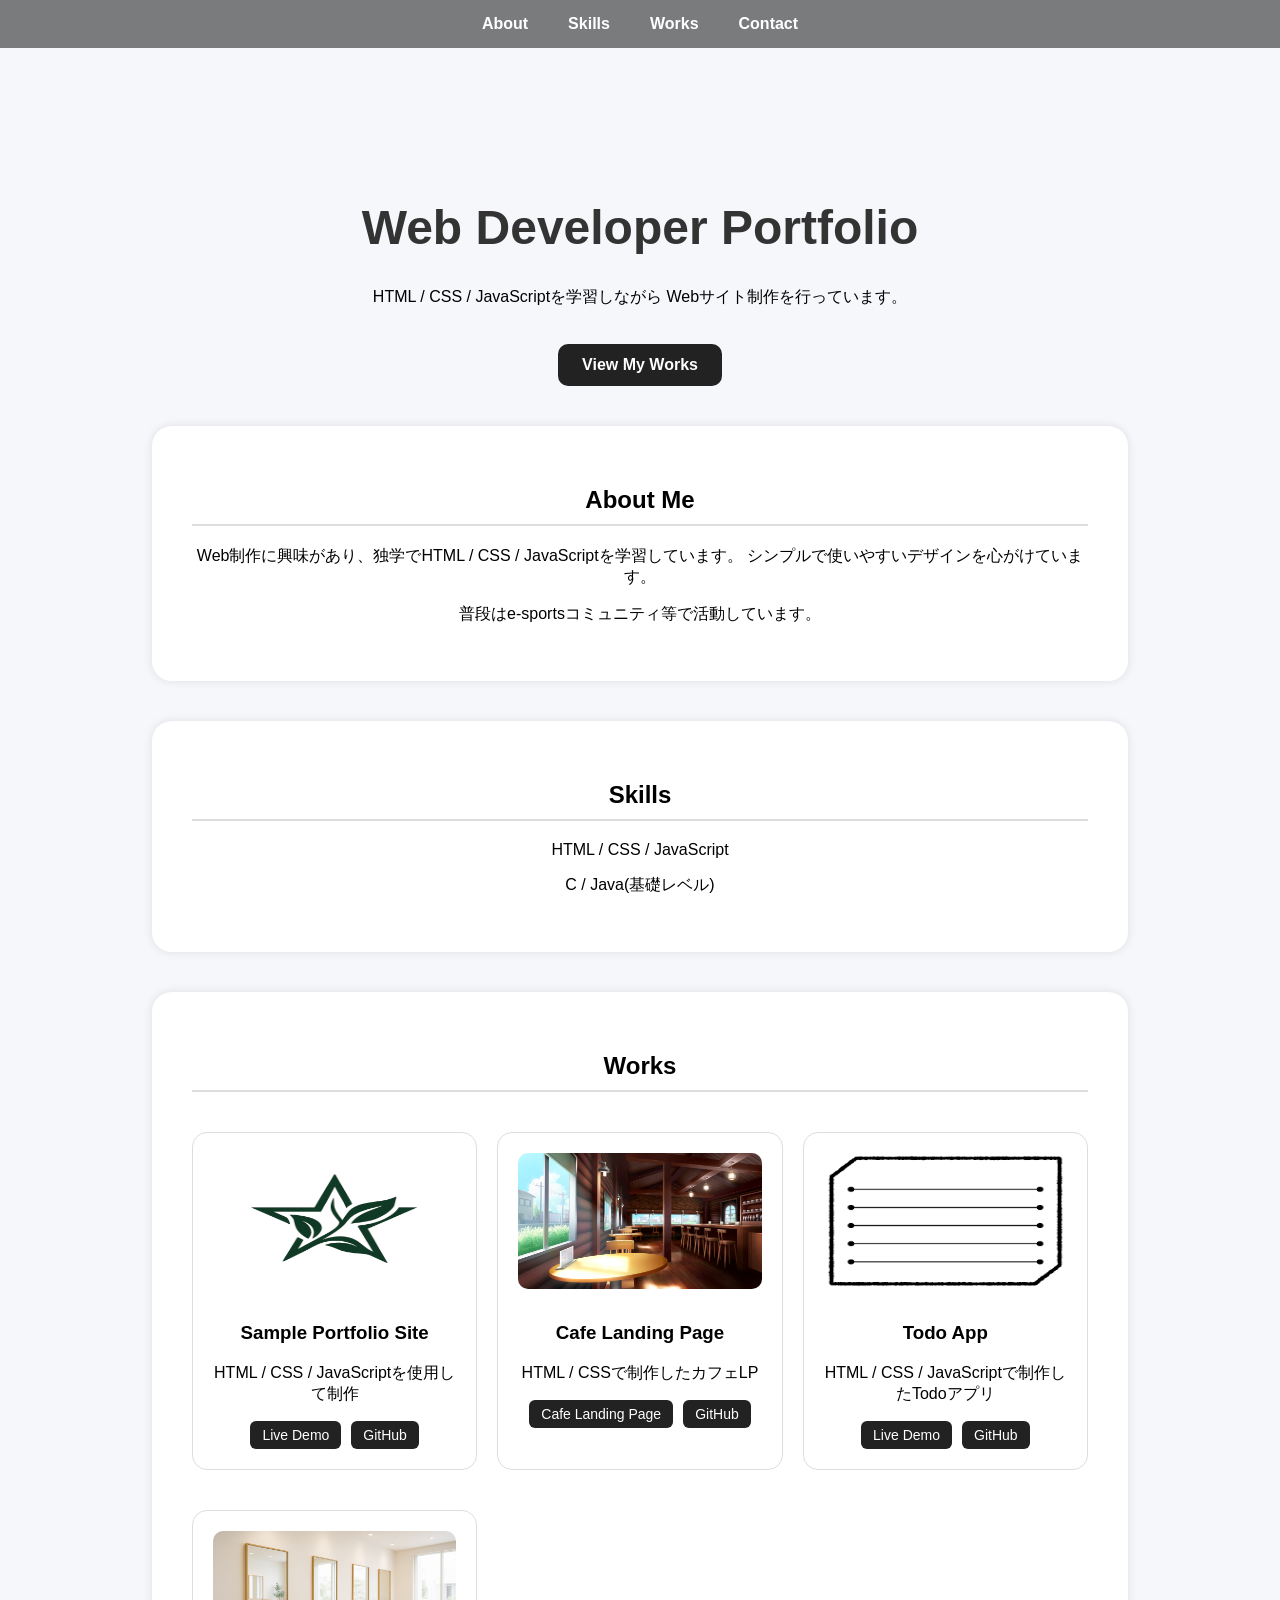
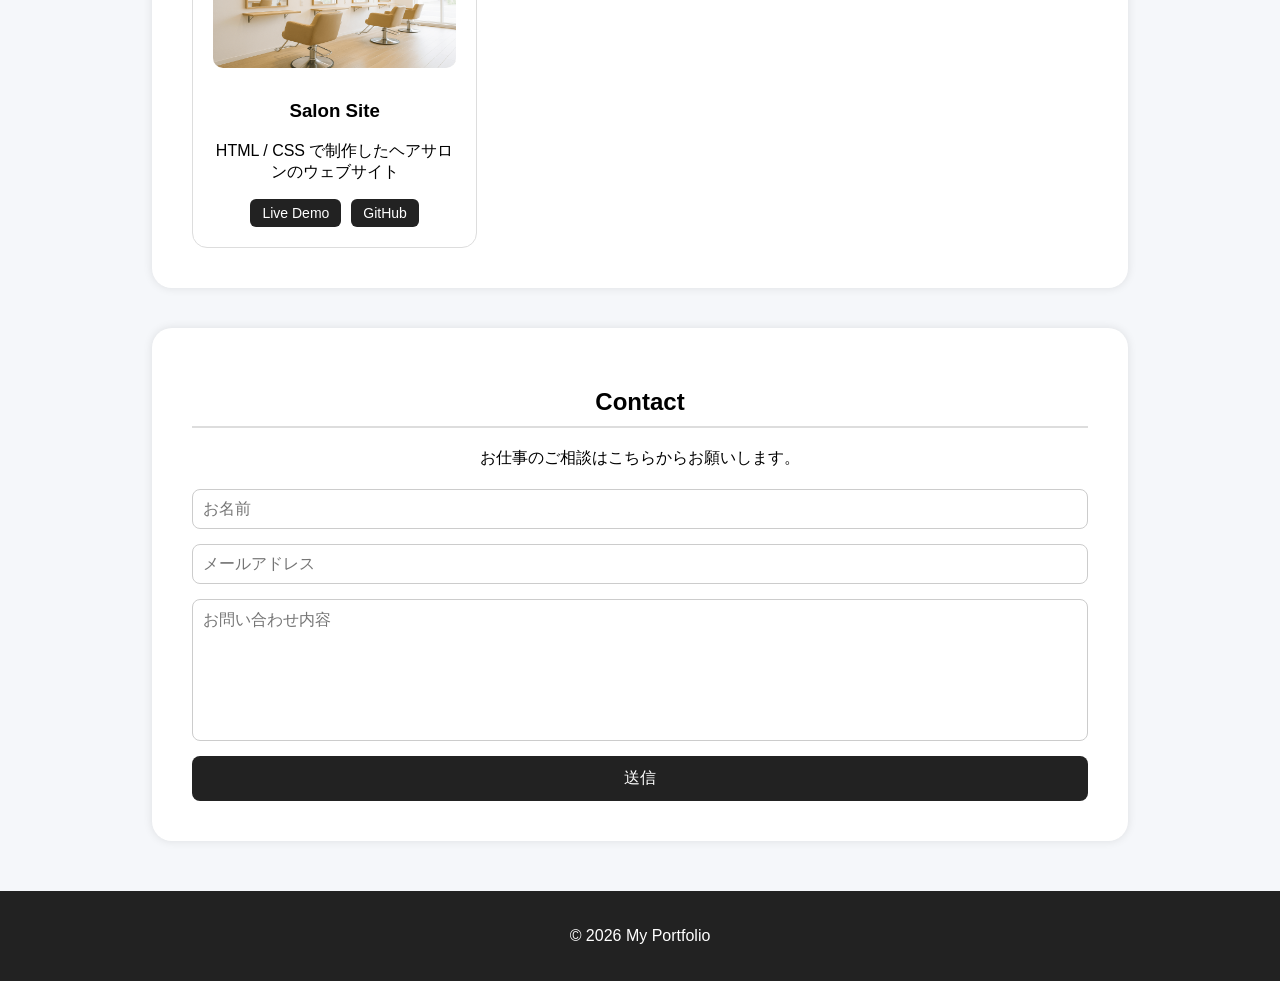
==== index.html @ 6358110d "2026-03-11 13:36:49 各サイトに掲載する文章の修正 ヘアサロンサイトのjacascriptファイルの削除" ====
<!DOCTYPE html>
<html lang="ja">

    <head>
        <meta charset="UTF-8">
        <meta name="viewport" content="width=device-width, initial-scale=1.0">
        <title>My Site</title>
        <link rel="stylesheet" href="style.css">
    </head>

    <body>
    <nav>
        <ul>
            <li><a href="#about">About</a></li>
            <li><a href="#skills">Skills</a></li>
            <li><a href="#works">Works</a></li>
            <li><a href="#contact">Contact</a></li>
        </ul>
    </nav>

    <header>
        <h1>Web Developer Portfolio</h1>
            <p>
                HTML / CSS / JavaScriptを学習しながら  
                Webサイト制作を行っています。
            </p>
        <a href="#works" class="cta-button">View My Works</a>
    </header>

    <main>
        <section id="about" class="about fade-in">
            <h2>About Me</h2>
            <p>
                Web制作に興味があり、独学でHTML / CSS / JavaScriptを学習しています。  
                シンプルで使いやすいデザインを心がけています。
            </p>
            <p>普段はe-sportsコミュニティ等で活動しています。</p>
        </section>

        <section id="skills" class="skills fade-in">
            <h2>Skills</h2>
            <p>HTML / CSS / JavaScript</p>
            <p>C / Java(基礎レベル)</p>
        </section>

        <section id="works" class="fade-in">
            <h2>Works</h2>
            <div class="works-container">
                
                <div class="work-item">
                    <img src="images/portfolio.png" alt="Portfolio Site">
                    <h3>Sample Portfolio Site</h3>
                    <p>HTML / CSS / JavaScriptを使用して制作</p>
                    <div class="work-links">

                        <a href="https://soramame378.github.io/web_01/" target="_blank">Live Demo</a>
                        <a href="https://github.com/soramame378/web_01" target="_blank">GitHub</a>

                    </div>
                </div>

                <div class="work-item">
                    <img src="cafe-lp/images/cafe.jpg" alt="Cafe Landing Page">
                    <h3>Cafe Landing Page</h3>
                    <p>HTML / CSSで制作したカフェLP</p>
                    <div class="work-links">
                        <a href="cafe-lp/index.html" target="_blank">Cafe Landing Page</a>
                        <a href="https://github.com/soramame378/web_01/tree/main/cafe-lp" target="_blank">GitHub</a>
                    </div>
                </div>

                <div class="work-item">
                        <img src="todo-app/images/to-do.jpg" alt="Todo App">
                        <h3>Todo App</h3>
                        <p>HTML / CSS / JavaScriptで制作したTodoアプリ</p>
                        <div class="work-links">
                            <a href="todo-app/index.html" target="_blank">Live Demo</a>
                            <a href="https://github.com/soramame378/web_01/tree/main/todo-app" target="_blank">GitHub</a>
                        </div>
                </div>

                <div class="work-item">
                        <img src="salon-site/images/salon.jpg" alt="Salon-Site">
                        <h3>Salon Site</h3>
                        <p>HTML / CSS で制作したヘアサロンのウェブサイト</p>
                        <div class="work-links">
                            <a href="salon-site/index.html" target="_blank">Live Demo</a>
                            <a href="https://github.com/soramame378/web_01/tree/main/salon-site" target="_blank">GitHub</a>
                        </div>
                </div>
            </div>

        </section>

            <section id="contact" class="fade-in">
            <h2>Contact</h2>
                <p>お仕事のご相談はこちらからお願いします。</p>
                <form class="contact-form">
                <input type="text" placeholder="お名前" required>
                <input type="email" placeholder="メールアドレス" required>
                <textarea placeholder="お問い合わせ内容" required></textarea>
                <button type="submit">送信</button>
            </form>

        </section>

    </main>

    <footer>
        <p>© 2026 My Portfolio</p>
    </footer>

        <script src="script.js"></script>
    </body>
</html>
---- style.css ----
/*スクロールのスムーズ化*/
html {
    scroll-behavior: smooth;
}

/*ヘッダーの下を80ピクセル開ける*/
header {
    padding-top: 80px;
}
/* 全体を中央寄せにして、見やすくする基本設定 */
body {
    margin: 0;
    font-family: Arial, sans-serif;
    background-color: #f5f7fa; /* 背景を少し柔らかく */
    text-align: center;
}

/* ヘッダー部分 */
h1 {
    margin-top: 120px;
    font-size: 48px;
    color: #333;
}

/* ポートフォリオセクションデザイン */
section {
    background: white;
    margin: 40px auto;
    padding: 40px;
    width: 70%;
    border-radius: 20px;
    box-shadow: 0 0 10px rgba(0,0,0,0.1);
}

/* 見出しデザイン */
h2 {
    border-bottom: 2px solid #ddd;
    padding-bottom: 10px;
}

/* ナビゲーションバー */
nav {
    position: fixed;
    width: 100%;
    background-color: rgba(0, 0, 0, 0.5); /* 黒色の半透明背景 */
    padding: 15px 0;
}

nav ul {
    list-style: none;
    display: flex;
    justify-content: center;
    margin: 0;
    padding: 0;
}

nav ul li {
    margin: 0 20px;
}

nav ul li a {
    color: white;
    text-decoration: none;
    font-weight: bold;
}

/* CTAボタン */
.cta-button {
    display: inline-block;
    margin-top: 20px;
    padding: 12px 24px;
    background-color: #222;
    color: white;
    text-decoration: none;
    border-radius: 10px;
    font-weight: bold;
    transition: 0.3s;
}

.cta-button:hover {
    background-color: #444;
    transform: translateY(-2px);
}

/* フェードイン初期状態 */
.fade-in {
    opacity: 0;                 /* 最初は透明 */
    transform: translateY(40px); /* 少し下にずらす */
    transition: all 1s ease;     /* 1秒で変化 */
}

/* 表示されたときの状態 */
.fade-in.active {
    opacity: 1;
    transform: translateY(0);
}

/* 作品カード */
.work-item {
    margin-top: 20px;
    padding: 20px;
    border: 1px solid #ddd;
    border-radius: 15px;
    text-decoration: none;
    color: black;

    transition: all 0.3s ease;
}

/*worksカードの画像*/
.work-item img {
    aspect-ratio: 16 / 9; /* 横16:縦9 */
    width: 100%;
    border-radius: 10px;
    margin-bottom: 10px;

    transition: transform 0.3s ease;
}

/*マウスを載せると浮くアニメーション*/
.work-item:hover {
    transform: translateY(-8px);
    box-shadow: 0 10px 20px rgba(0,0,0,0.15);
}
/*カードにマウス乗せる → 画像が少しズーム*/
.work-item:hover img {
    transform: scale(1.05);
}

/* Worksカードレイアウト */
.works-container {
    display: grid;
    grid-template-columns: repeat(auto-fit, minmax(250px, 1fr));
    gap: 20px;
}

/* Worksリンク */
.work-links {
    margin-top: 10px;
    display: flex;
    gap: 10px;
    justify-content: center;
}

.work-links a {
    padding: 6px 12px;
    background-color: #222;
    color: white;
    text-decoration: none;
    border-radius: 6px;
    font-size: 14px;
}

.work-links a:hover {
background-color: #444;
}

/* contactフォーム */
.contact-form {
    display: flex;
    flex-direction: column;
    gap: 15px;
    margin-top: 20px;
}

.contact-form input,
.contact-form textarea {
    padding: 10px;
    border-radius: 8px;
    border: 1px solid #ccc;
    font-size: 16px;
}

.contact-form textarea {
    height: 120px;
    resize: none;
}

.contact-form button {
    padding: 12px;
    border: none;
    border-radius: 8px;
    background-color: #222;
    color: white;
    font-size: 16px;
    cursor: pointer;
}

.contact-form button:hover {
    background-color: #444;
}

/* フッター */
footer {
    margin-top: 50px;
    padding: 20px;
    background-color: #222;
    color: white;
}


/* スマホ対応 */
@media (max-width: 768px) {

    section {
        width: 90%;
        padding: 25px;
    }

    h1 {
        font-size: 32px;
        margin-top: 80px;
    }

    nav ul {
        flex-direction: column;
    }

    nav ul li {
        margin: 10px 0;
    }

    .works-container {
    grid-template-columns: 1fr;
    }

}
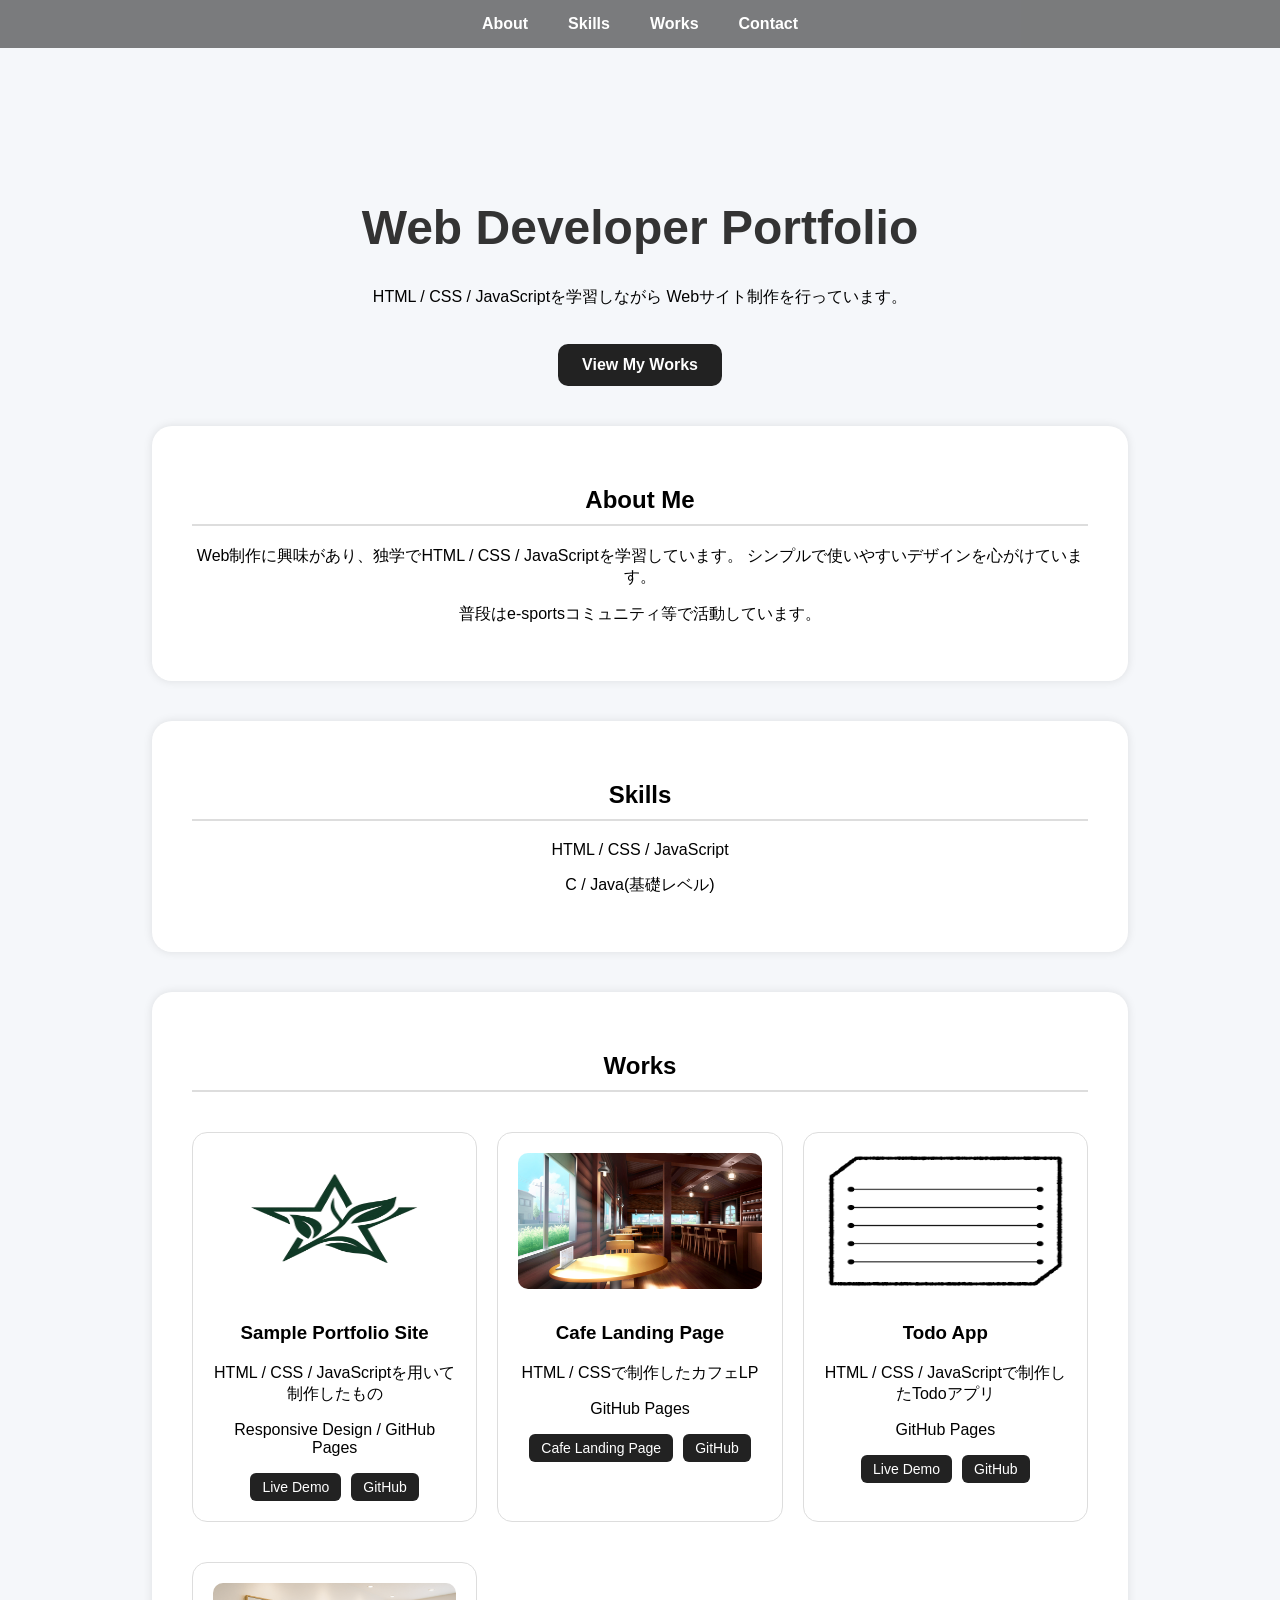
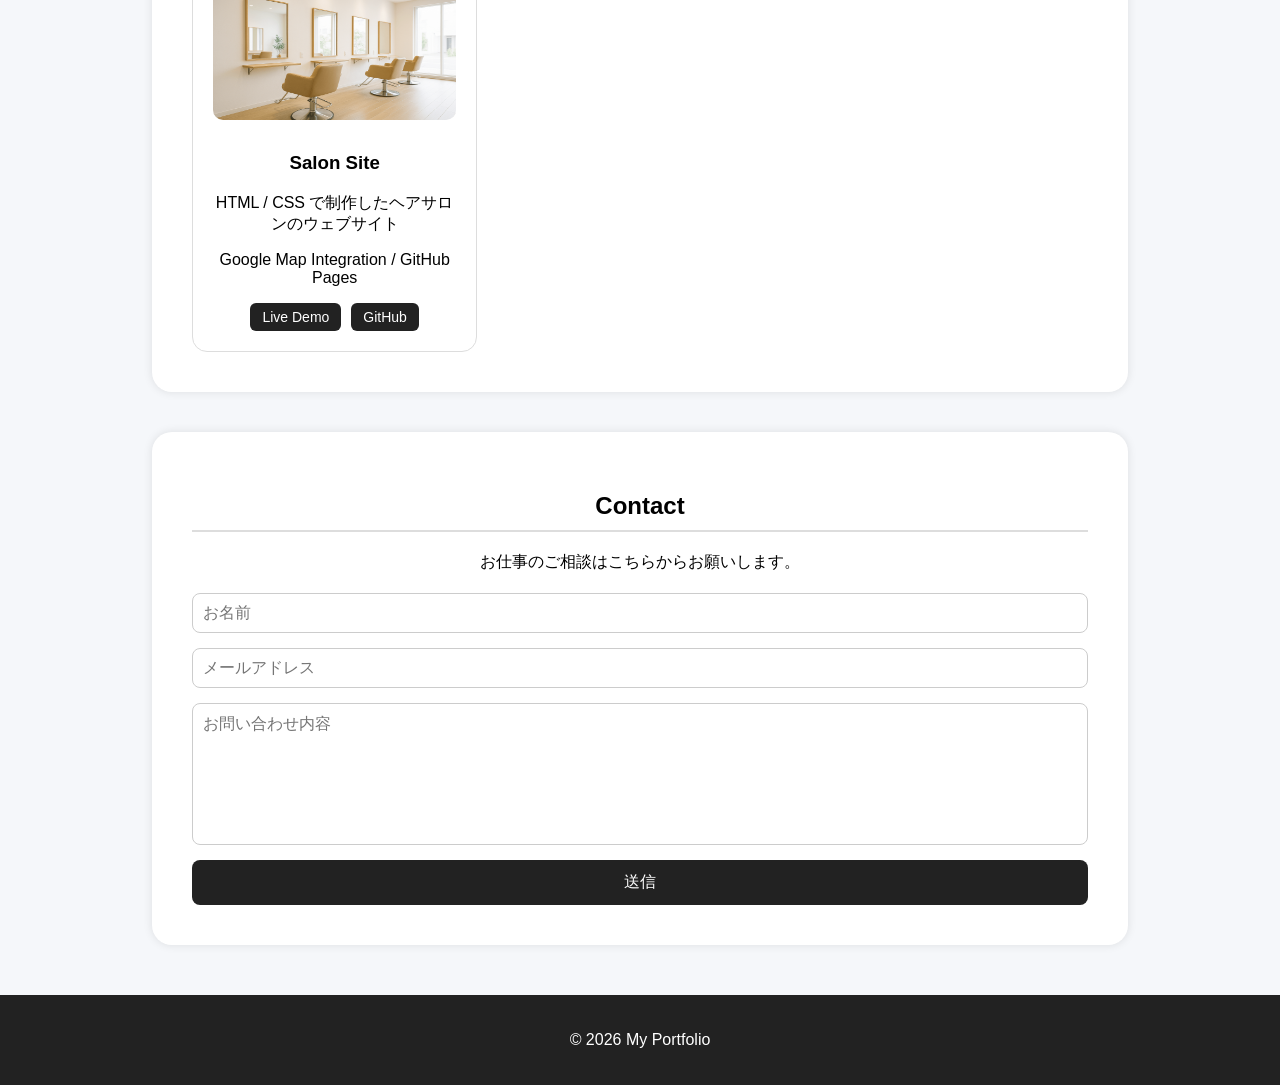
==== commit 48b98ec4: "2026-03-11 13:51:28 デザインの観点から、作品紹介の説明文を追加しました。" ====
--- a/index.html
+++ b/index.html
@@ -50,7 +50,8 @@
                 <div class="work-item">
                     <img src="images/portfolio.png" alt="Portfolio Site">
                     <h3>Sample Portfolio Site</h3>
-                    <p>HTML / CSS / JavaScriptを使用して制作</p>
+                    <p>HTML / CSS / JavaScriptを用いて制作したもの</p>
+                    <p>Responsive Design / GitHub Pages</p>
                     <div class="work-links">
 
                         <a href="https://soramame378.github.io/web_01/" target="_blank">Live Demo</a>
@@ -63,6 +64,7 @@
                     <img src="cafe-lp/images/cafe.jpg" alt="Cafe Landing Page">
                     <h3>Cafe Landing Page</h3>
                     <p>HTML / CSSで制作したカフェLP</p>
+                    <p>GitHub Pages</p>
                     <div class="work-links">
                         <a href="cafe-lp/index.html" target="_blank">Cafe Landing Page</a>
                         <a href="https://github.com/soramame378/web_01/tree/main/cafe-lp" target="_blank">GitHub</a>
@@ -73,6 +75,7 @@
                         <img src="todo-app/images/to-do.jpg" alt="Todo App">
                         <h3>Todo App</h3>
                         <p>HTML / CSS / JavaScriptで制作したTodoアプリ</p>
+                        <p>GitHub Pages</p>
                         <div class="work-links">
                             <a href="todo-app/index.html" target="_blank">Live Demo</a>
                             <a href="https://github.com/soramame378/web_01/tree/main/todo-app" target="_blank">GitHub</a>
@@ -83,6 +86,7 @@
                         <img src="salon-site/images/salon.jpg" alt="Salon-Site">
                         <h3>Salon Site</h3>
                         <p>HTML / CSS で制作したヘアサロンのウェブサイト</p>
+                        <p>Google Map Integration / GitHub Pages</p>
                         <div class="work-links">
                             <a href="salon-site/index.html" target="_blank">Live Demo</a>
                             <a href="https://github.com/soramame378/web_01/tree/main/salon-site" target="_blank">GitHub</a>
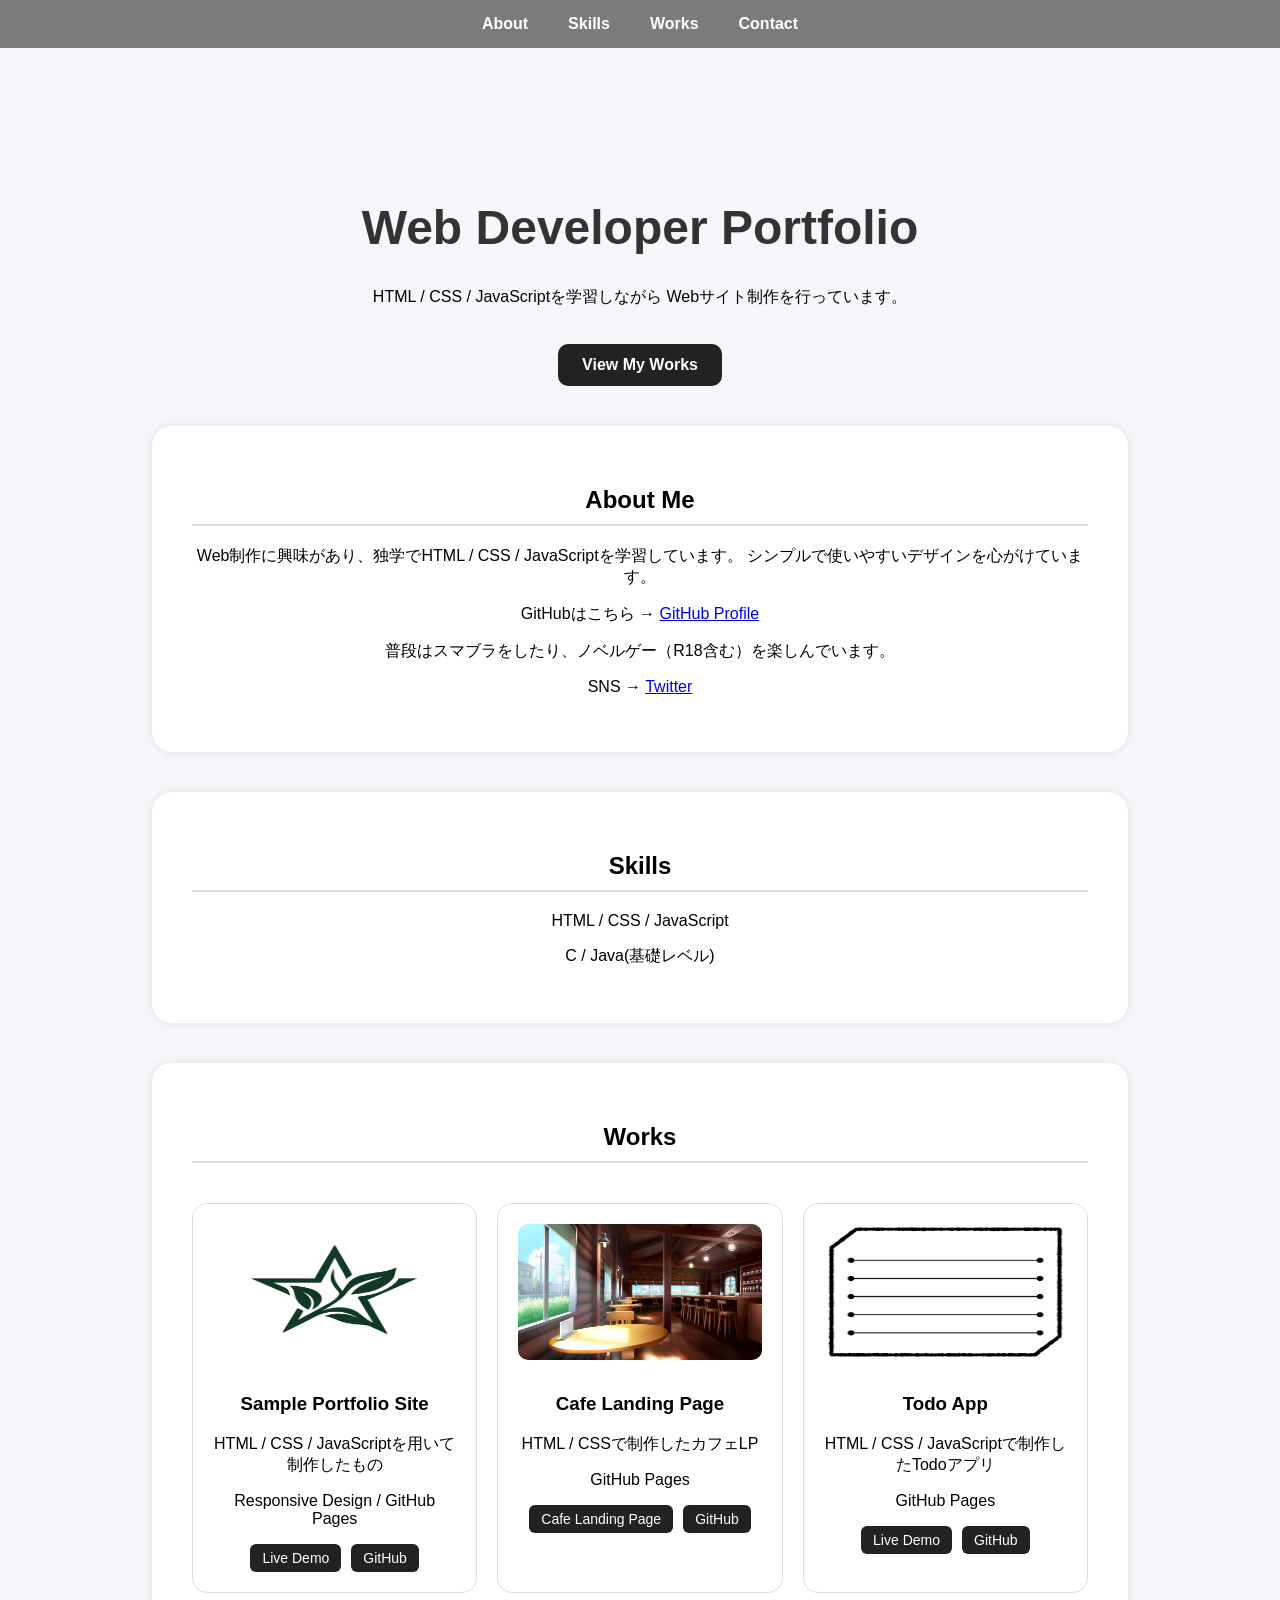
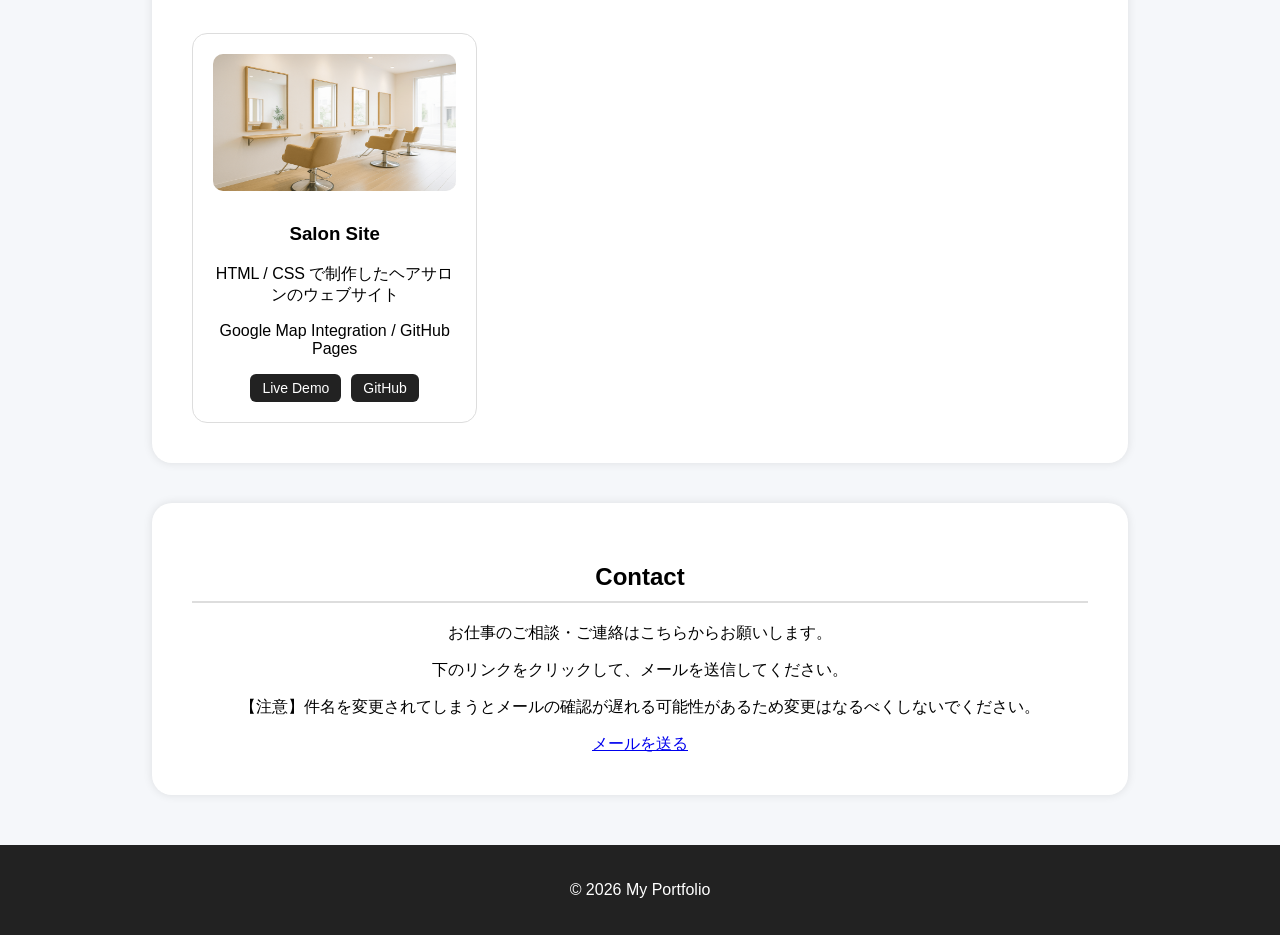
==== commit d91e8051: "2026-03-11 14:33:04 ①お問い合わせをメールに変更した。" ====
--- a/index.html
+++ b/index.html
@@ -34,7 +34,19 @@
                 Web制作に興味があり、独学でHTML / CSS / JavaScriptを学習しています。  
                 シンプルで使いやすいデザインを心がけています。
             </p>
-            <p>普段はe-sportsコミュニティ等で活動しています。</p>
+            <p>
+                GitHubはこちら →
+                <a href="https://github.com/soramame378" target="_blank">
+                    GitHub Profile
+                </a>
+            </p>
+            <p>普段はスマブラをしたり、ノベルゲー（R18含む）を楽しんでいます。</p>
+            <p>
+                SNS →
+                <a href="https://x.com/soramame_pop90" target="_blank">
+                    Twitter
+                </a>
+            </p>
         </section>
 
         <section id="skills" class="skills fade-in">
@@ -96,15 +108,15 @@
 
         </section>
 
-            <section id="contact" class="fade-in">
+        <section id="contact" class="fade-in">
             <h2>Contact</h2>
-                <p>お仕事のご相談はこちらからお願いします。</p>
-                <form class="contact-form">
-                <input type="text" placeholder="お名前" required>
-                <input type="email" placeholder="メールアドレス" required>
-                <textarea placeholder="お問い合わせ内容" required></textarea>
-                <button type="submit">送信</button>
-            </form>
+
+            <p>お仕事のご相談・ご連絡はこちらからお願いします。</p>
+            <p>下のリンクをクリックして、メールを送信してください。</p>
+            <p>【注意】件名を変更されてしまうとメールの確認が遅れる可能性があるため変更はなるべくしないでください。</p>
+            <a href="mailto:takafumi20020310@gmail.com?subject=サイト制作の相談&body=お名前：%0Aお問い合わせ内容：">
+                メールを送る
+            </a>
 
         </section>
 
--- a/style.css
+++ b/style.css
@@ -155,7 +155,7 @@
 background-color: #444;
 }
 
-/* contactフォーム */
+/* contactフォーム
 .contact-form {
     display: flex;
     flex-direction: column;
@@ -190,6 +190,25 @@
     background-color: #444;
 }
 
+ */
+
+/* Contactボタン */
+
+.contact-button {
+    display: inline-block;
+    margin-top: 20px;
+    padding: 12px 25px;
+    background-color: #222;
+    color: white;
+    text-decoration: none;
+    border-radius: 8px;
+    font-weight: bold;
+}
+
+.contact-button:hover {
+    opacity: 0.8;
+}
+
 /* フッター */
 footer {
     margin-top: 50px;
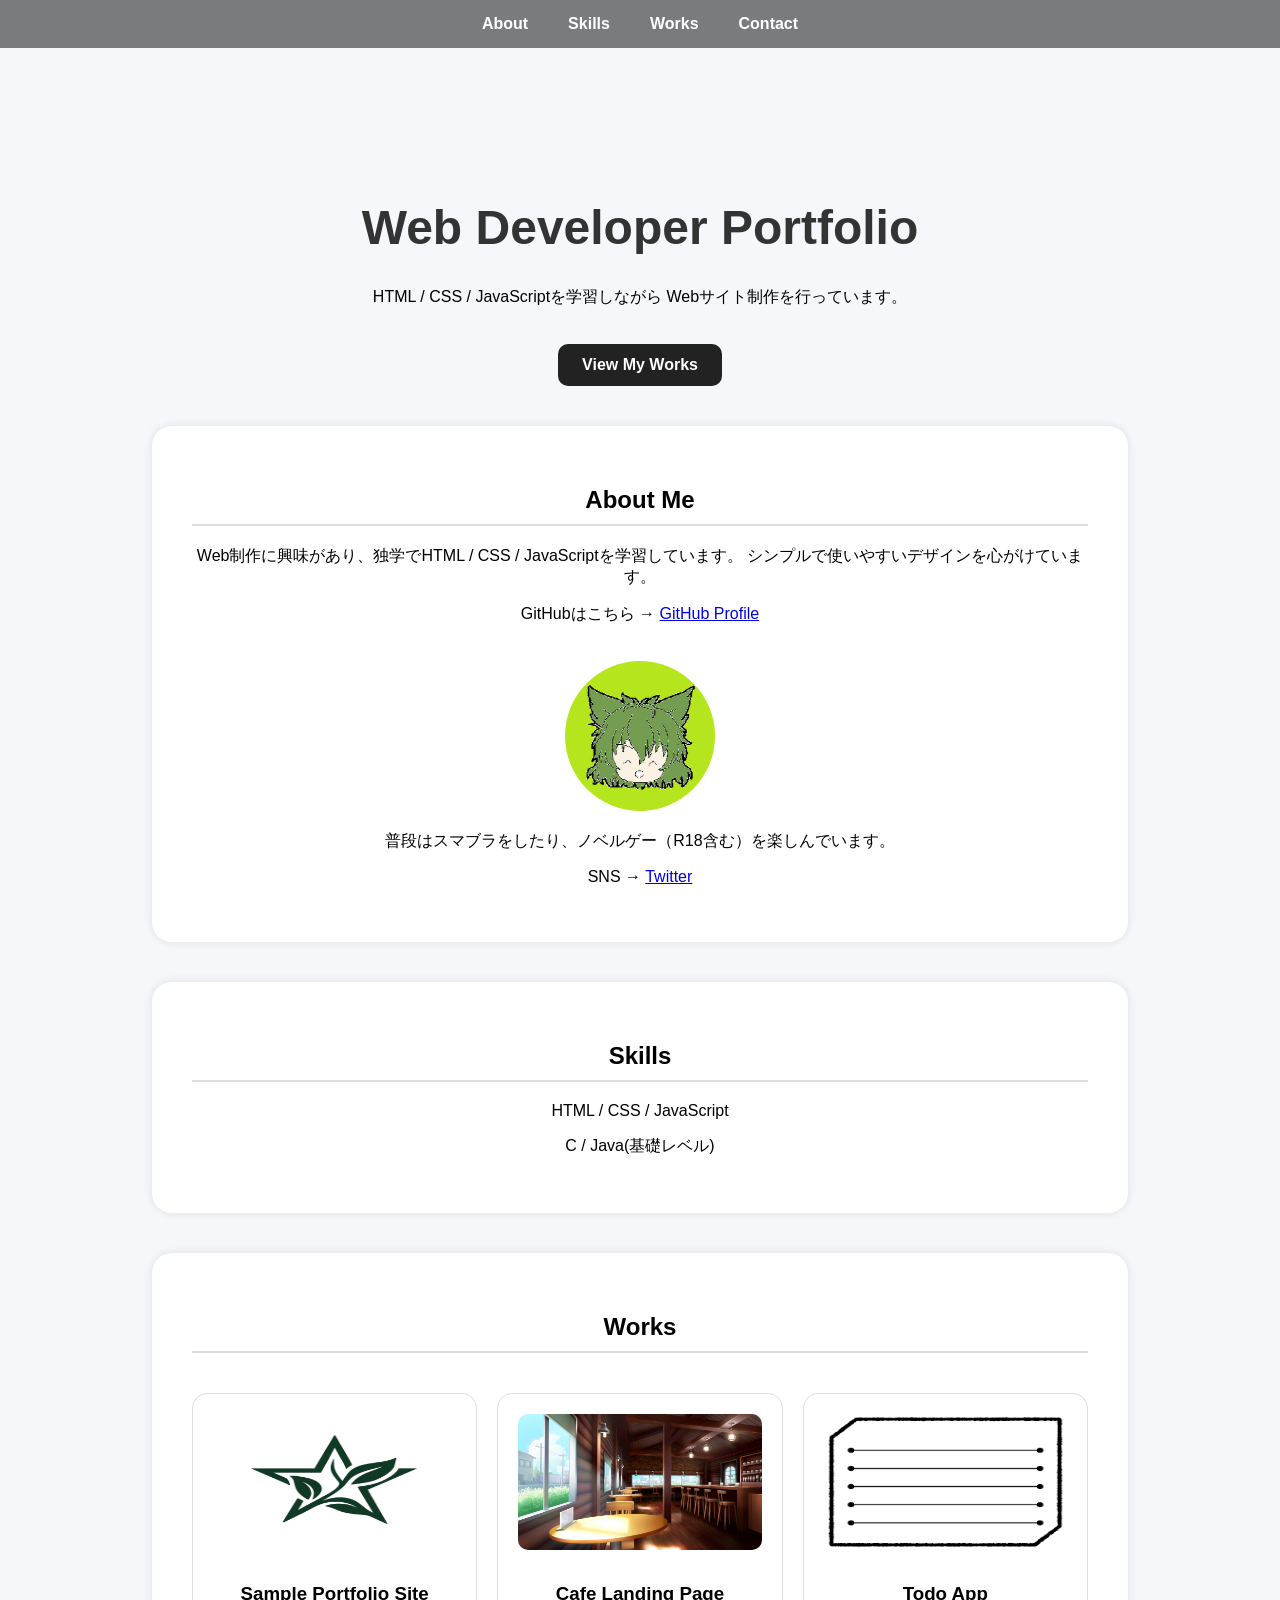
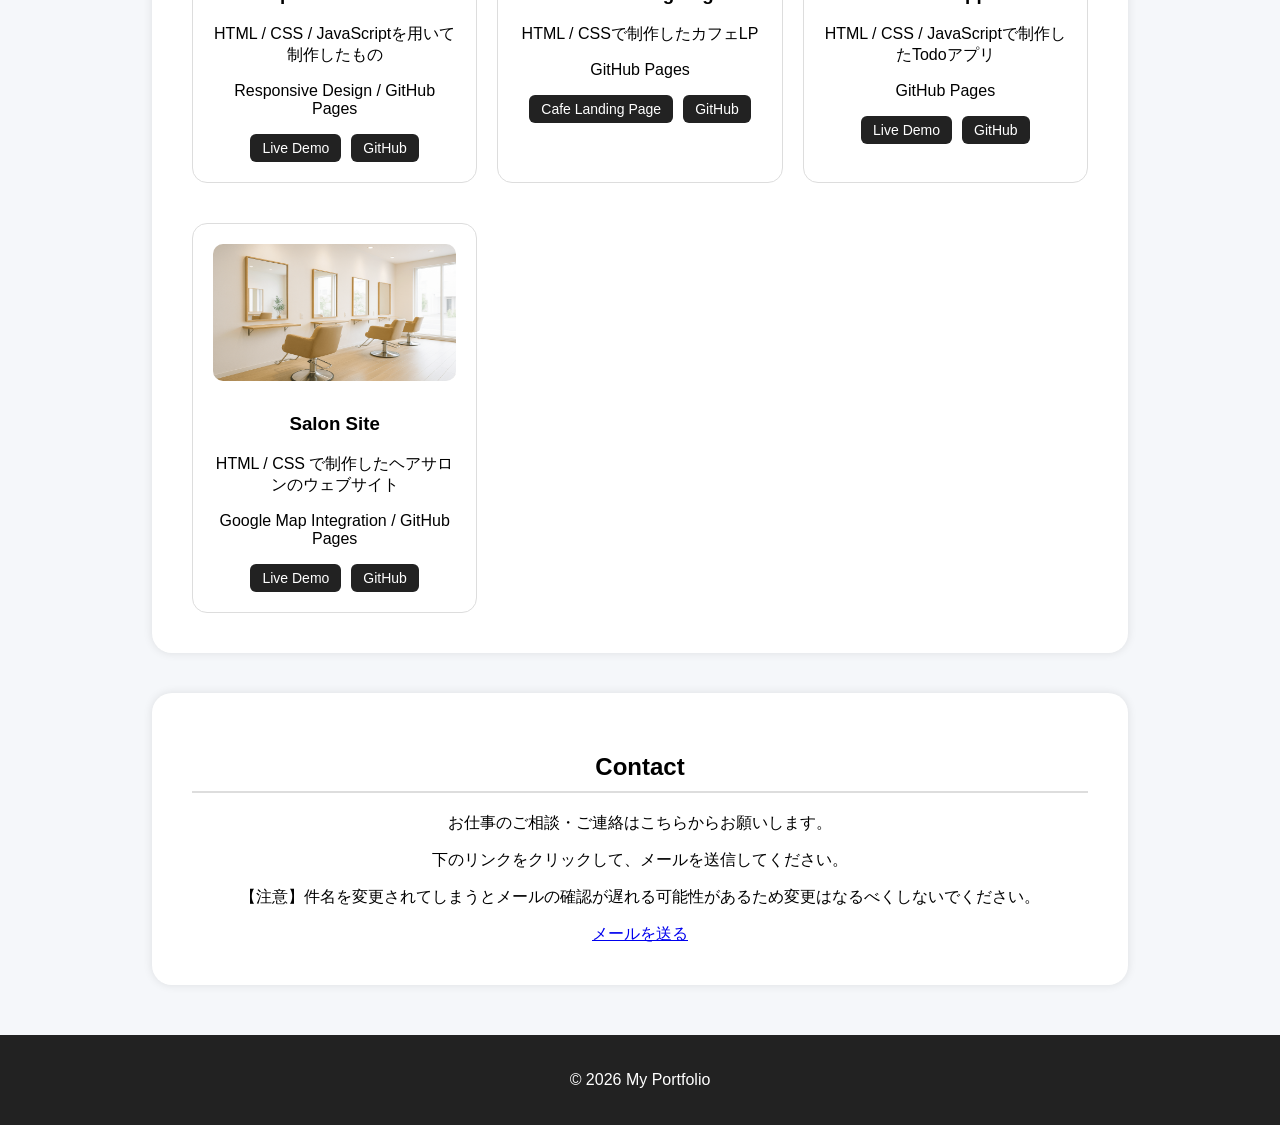
==== commit 8d1ef079: "2026-03-11 14:39:57 Aboutのところの自己紹介を強化し、メール送付の際の注意書きを追加しました。" ====
--- a/index.html
+++ b/index.html
@@ -40,6 +40,8 @@
                     GitHub Profile
                 </a>
             </p>
+
+            <img src="images/icon.jpg" alt="プロフィール画像" class="profile-img">
             <p>普段はスマブラをしたり、ノベルゲー（R18含む）を楽しんでいます。</p>
             <p>
                 SNS →
--- a/style.css
+++ b/style.css
@@ -95,6 +95,13 @@
     transform: translateY(0);
 }
 
+/* プロフィール画像 */
+.profile-img {
+    width: 150px;
+    border-radius: 50%;
+    margin-top: 20px;
+}
+
 /* 作品カード */
 .work-item {
     margin-top: 20px;
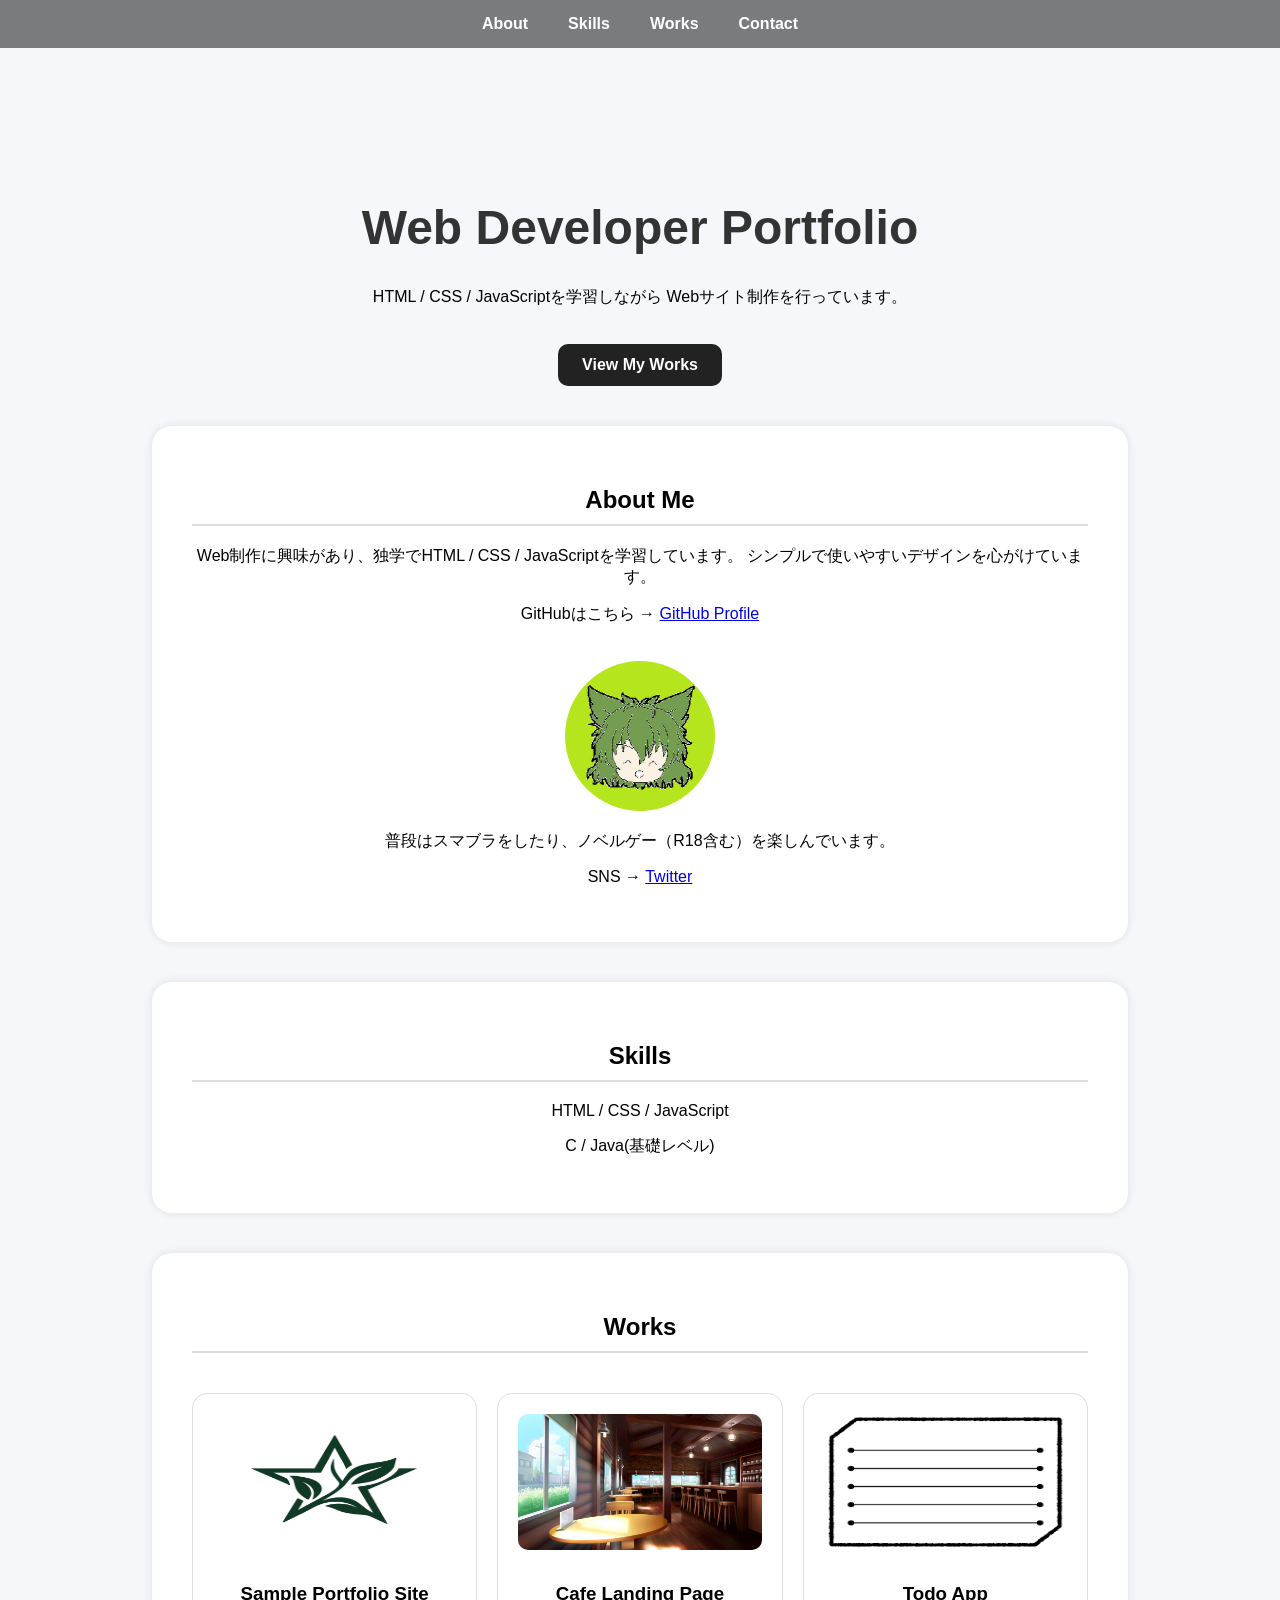
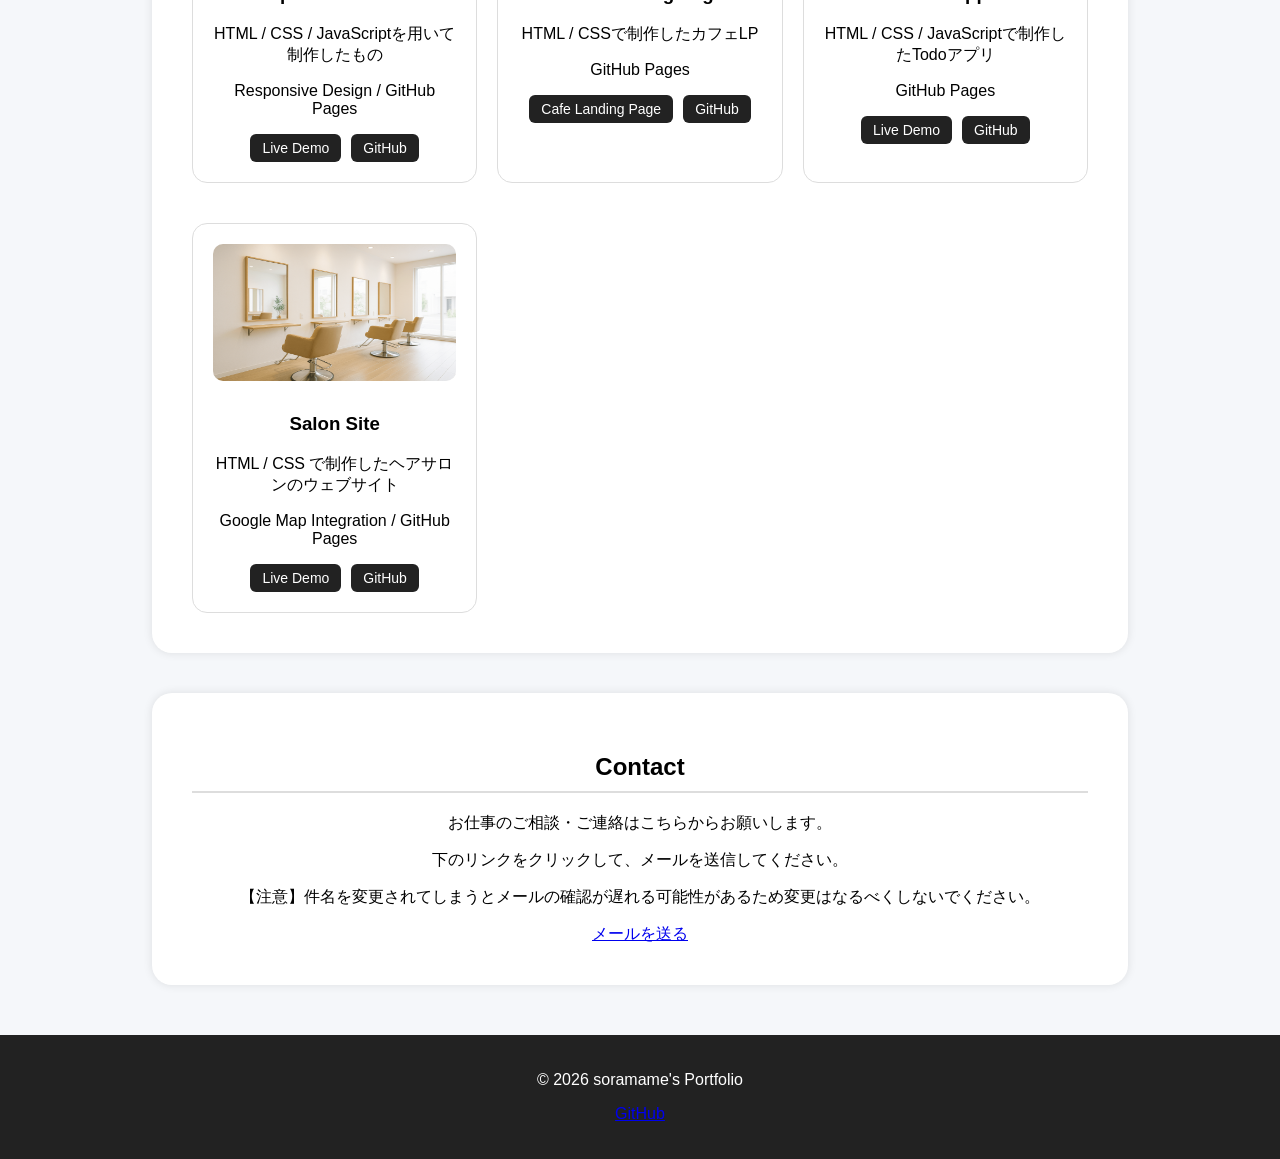
==== commit effbe77d: "2026-03-11 14:48:17 細かな部分の修正。 主にインデントとプロフィール画像の追加、Contactセクションの内容を充実させました。" ====
--- a/index.html
+++ b/index.html
@@ -125,7 +125,13 @@
     </main>
 
     <footer>
-        <p>© 2026 My Portfolio</p>
+        <p>© 2026 soramame's Portfolio</p>
+        <p>
+        <a href="https://github.com/soramame378" target="_blank">
+        GitHub
+        </a>
+        </p>
+
     </footer>
 
         <script src="script.js"></script>
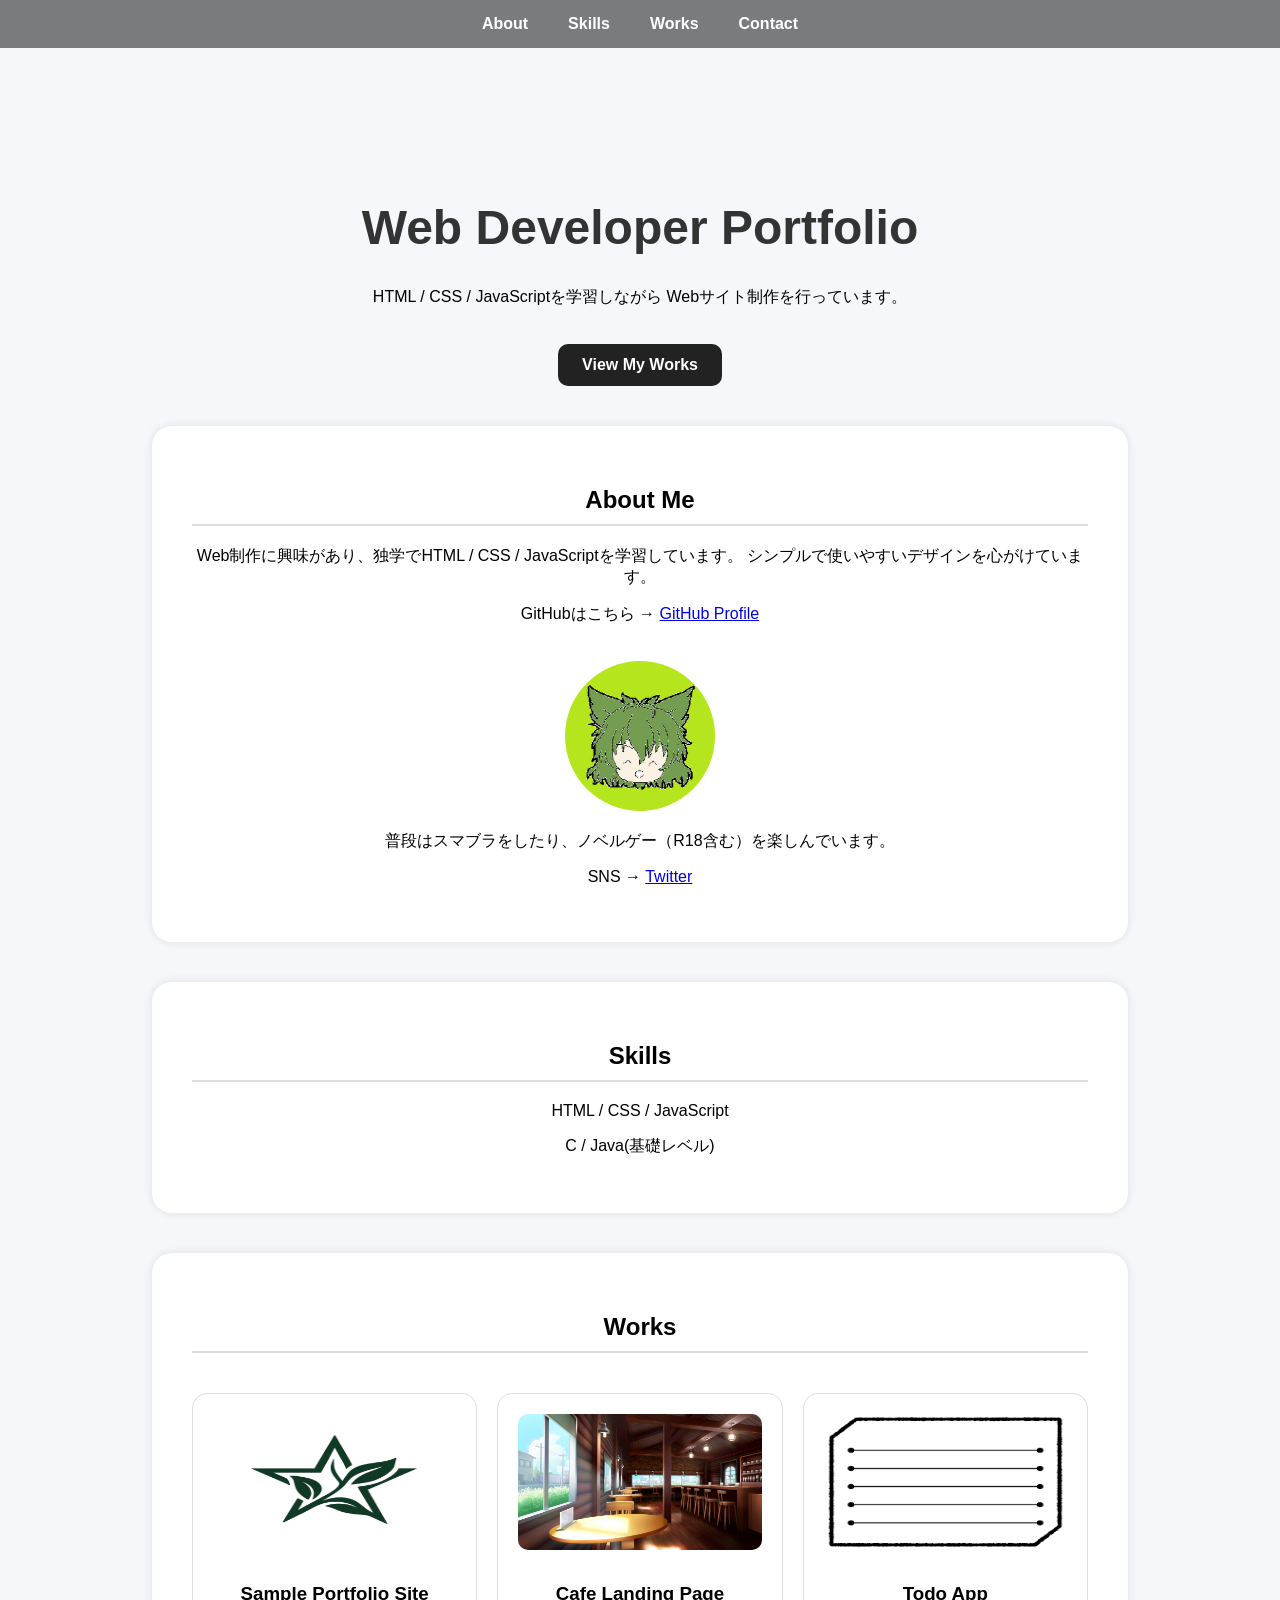
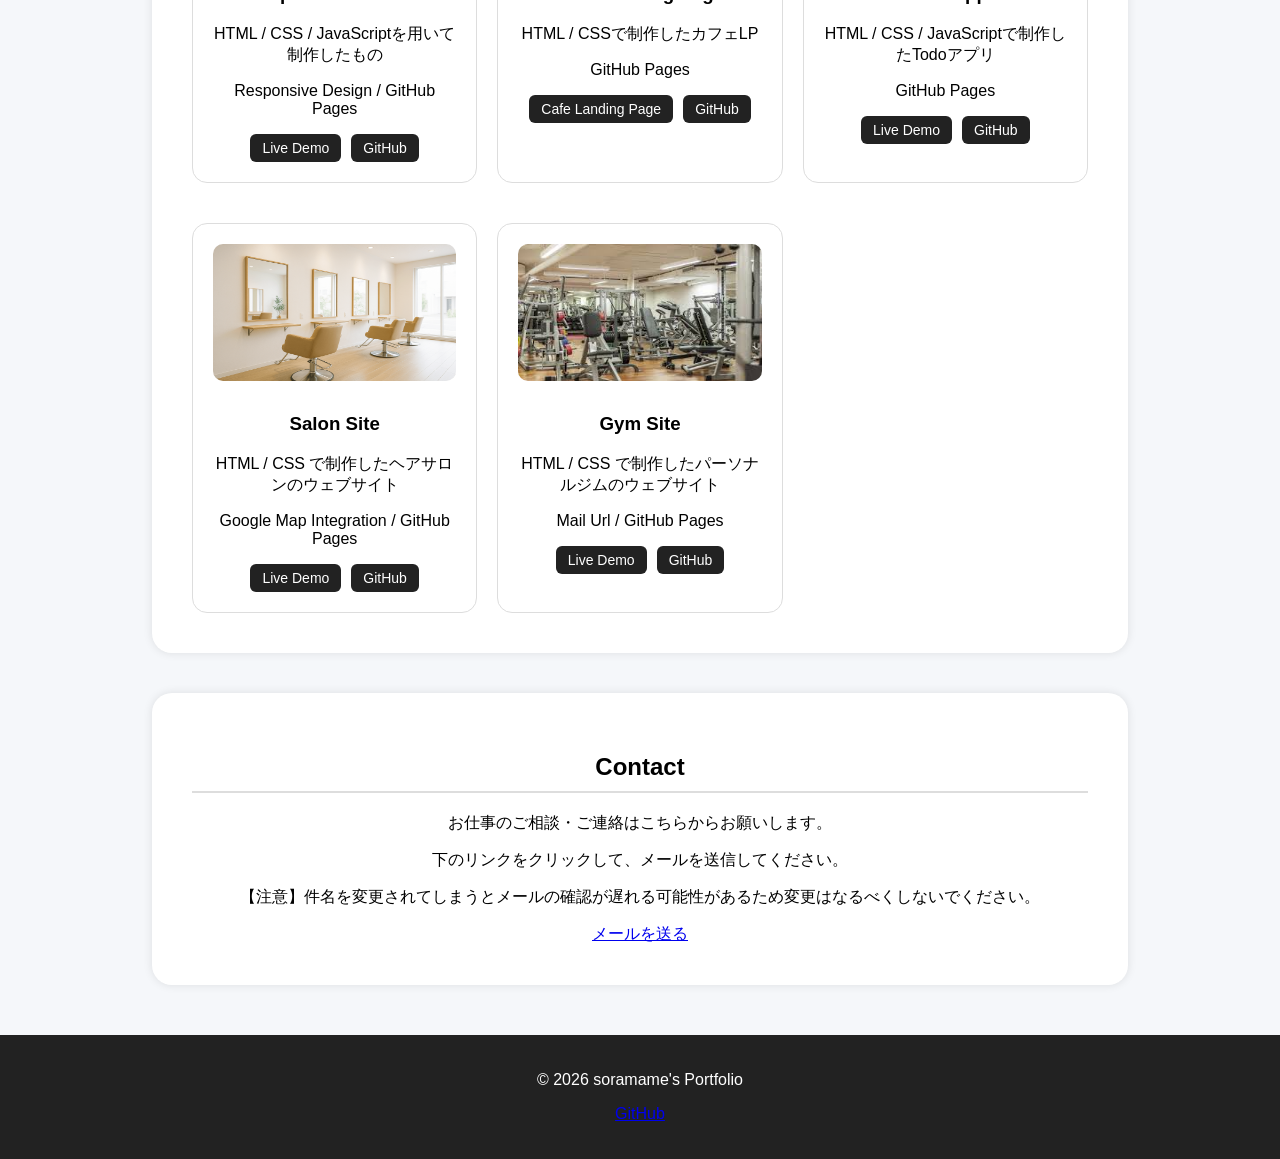
==== commit eede4ce3: "2026-03-11 15:00:20 ジムのランディングページを作成 サムネイル画像を追加" ====
--- a/index.html
+++ b/index.html
@@ -106,6 +106,17 @@
                             <a href="https://github.com/soramame378/web_01/tree/main/salon-site" target="_blank">GitHub</a>
                         </div>
                 </div>
+
+                <div class="work-item">
+                        <img src="gym-lp/images/gym01.jpg" alt="Gym-Site">
+                        <h3>Gym Site</h3>
+                        <p>HTML / CSS で制作したパーソナルジムのウェブサイト</p>
+                        <p>Mail Url / GitHub Pages</p>
+                        <div class="work-links">
+                            <a href="gym-lp/index.html" target="_blank">Live Demo</a>
+                            <a href="https://github.com/soramame378/web_01/tree/main/gym-lp" target="_blank">GitHub</a>
+                        </div>
+                </div>
             </div>
 
         </section>
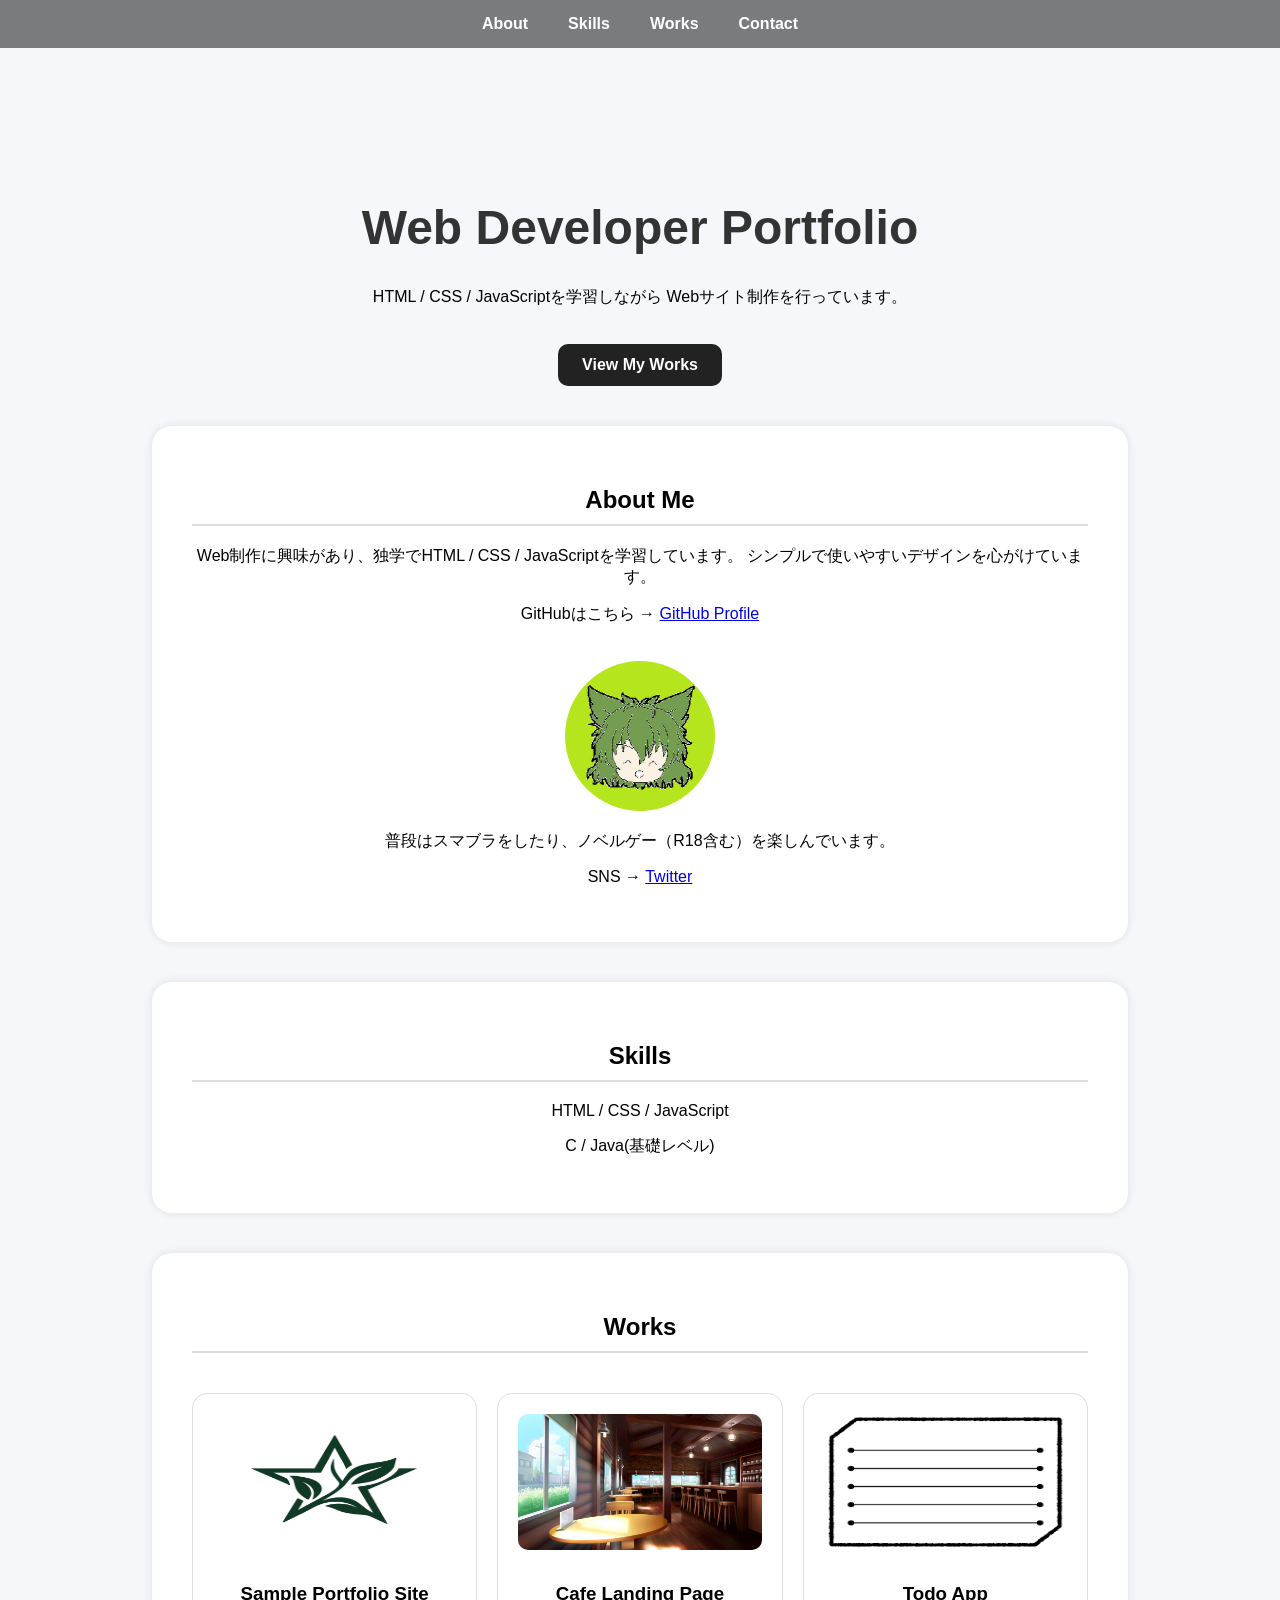
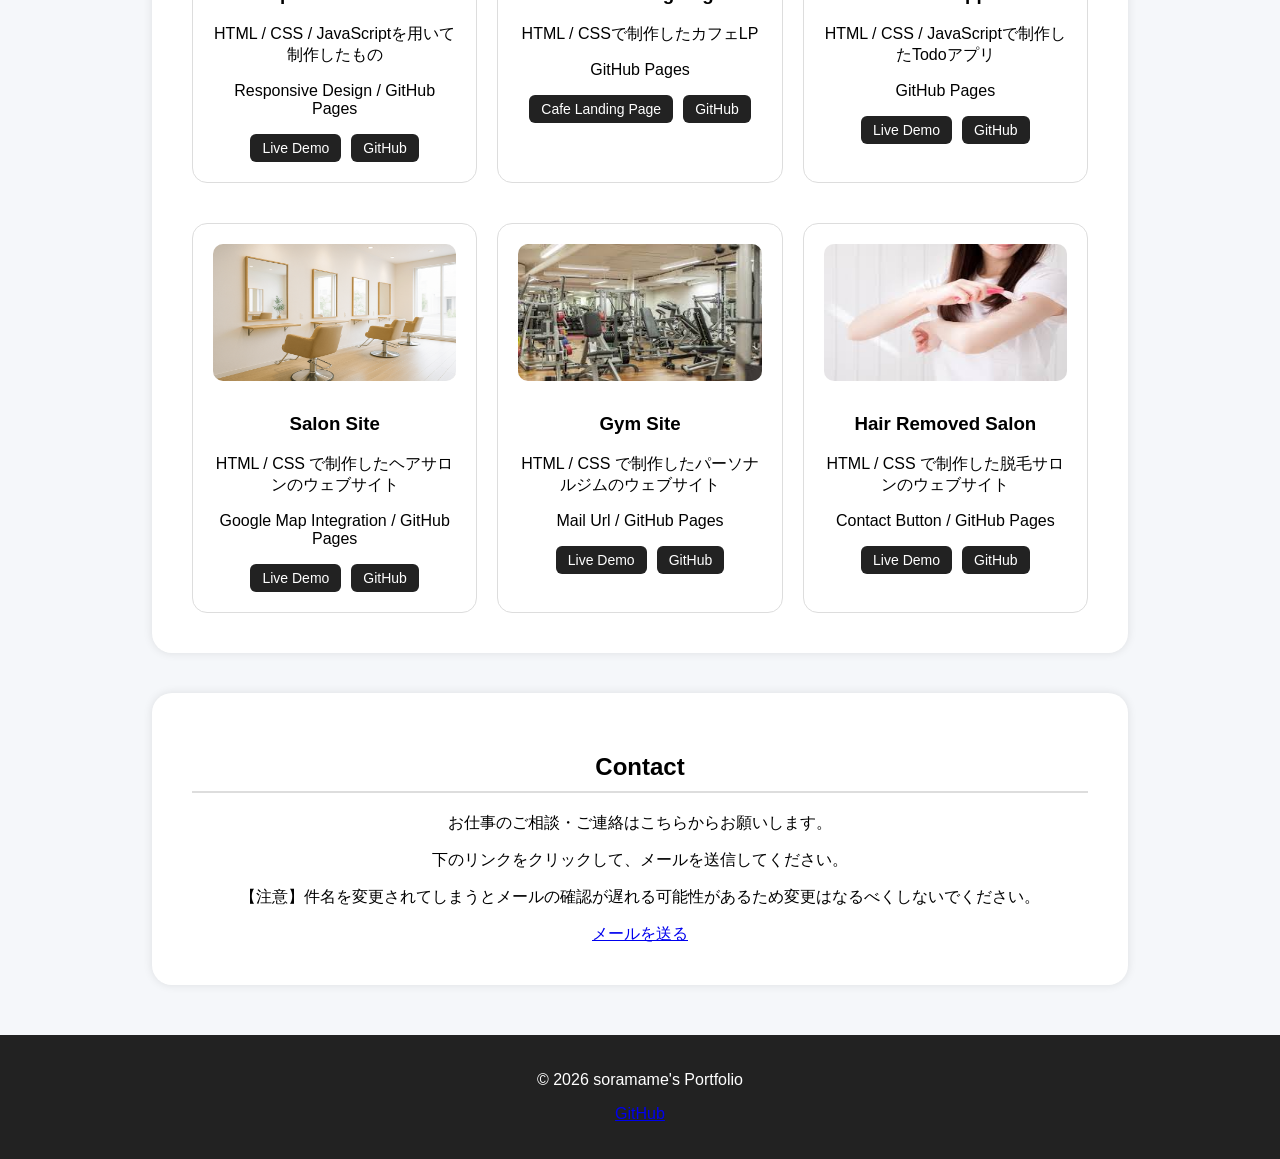
==== commit 0b0dc692: "2026-03-12 12:03:06 ポートフォリオに脱毛サロンサイトの追加" ====
--- a/index.html
+++ b/index.html
@@ -117,6 +117,18 @@
                             <a href="https://github.com/soramame378/web_01/tree/main/gym-lp" target="_blank">GitHub</a>
                         </div>
                 </div>
+
+                
+                <div class="work-item">
+                        <img src="hair-removed-salon/images/hair_removed_salon.jpg" alt="Hair Removed Salon">
+                        <h3>Hair Removed Salon</h3>
+                        <p>HTML / CSS で制作した脱毛サロンのウェブサイト</p>
+                        <p>Contact Button / GitHub Pages</p>
+                        <div class="work-links">
+                            <a href="hair-removed-salon/index.html" target="_blank">Live Demo</a>
+                            <a href="https://github.com/soramame378/web_01/tree/main/hair-removed-salon" target="_blank">GitHub</a>
+                        </div>
+                </div>
             </div>
 
         </section>
@@ -138,9 +150,9 @@
     <footer>
         <p>© 2026 soramame's Portfolio</p>
         <p>
-        <a href="https://github.com/soramame378" target="_blank">
-        GitHub
-        </a>
+            <a href="https://github.com/soramame378" target="_blank">
+                GitHub
+            </a>
         </p>
 
     </footer>
--- a/style.css
+++ b/style.css
@@ -7,6 +7,7 @@
 header {
     padding-top: 80px;
 }
+
 /* 全体を中央寄せにして、見やすくする基本設定 */
 body {
     margin: 0;
